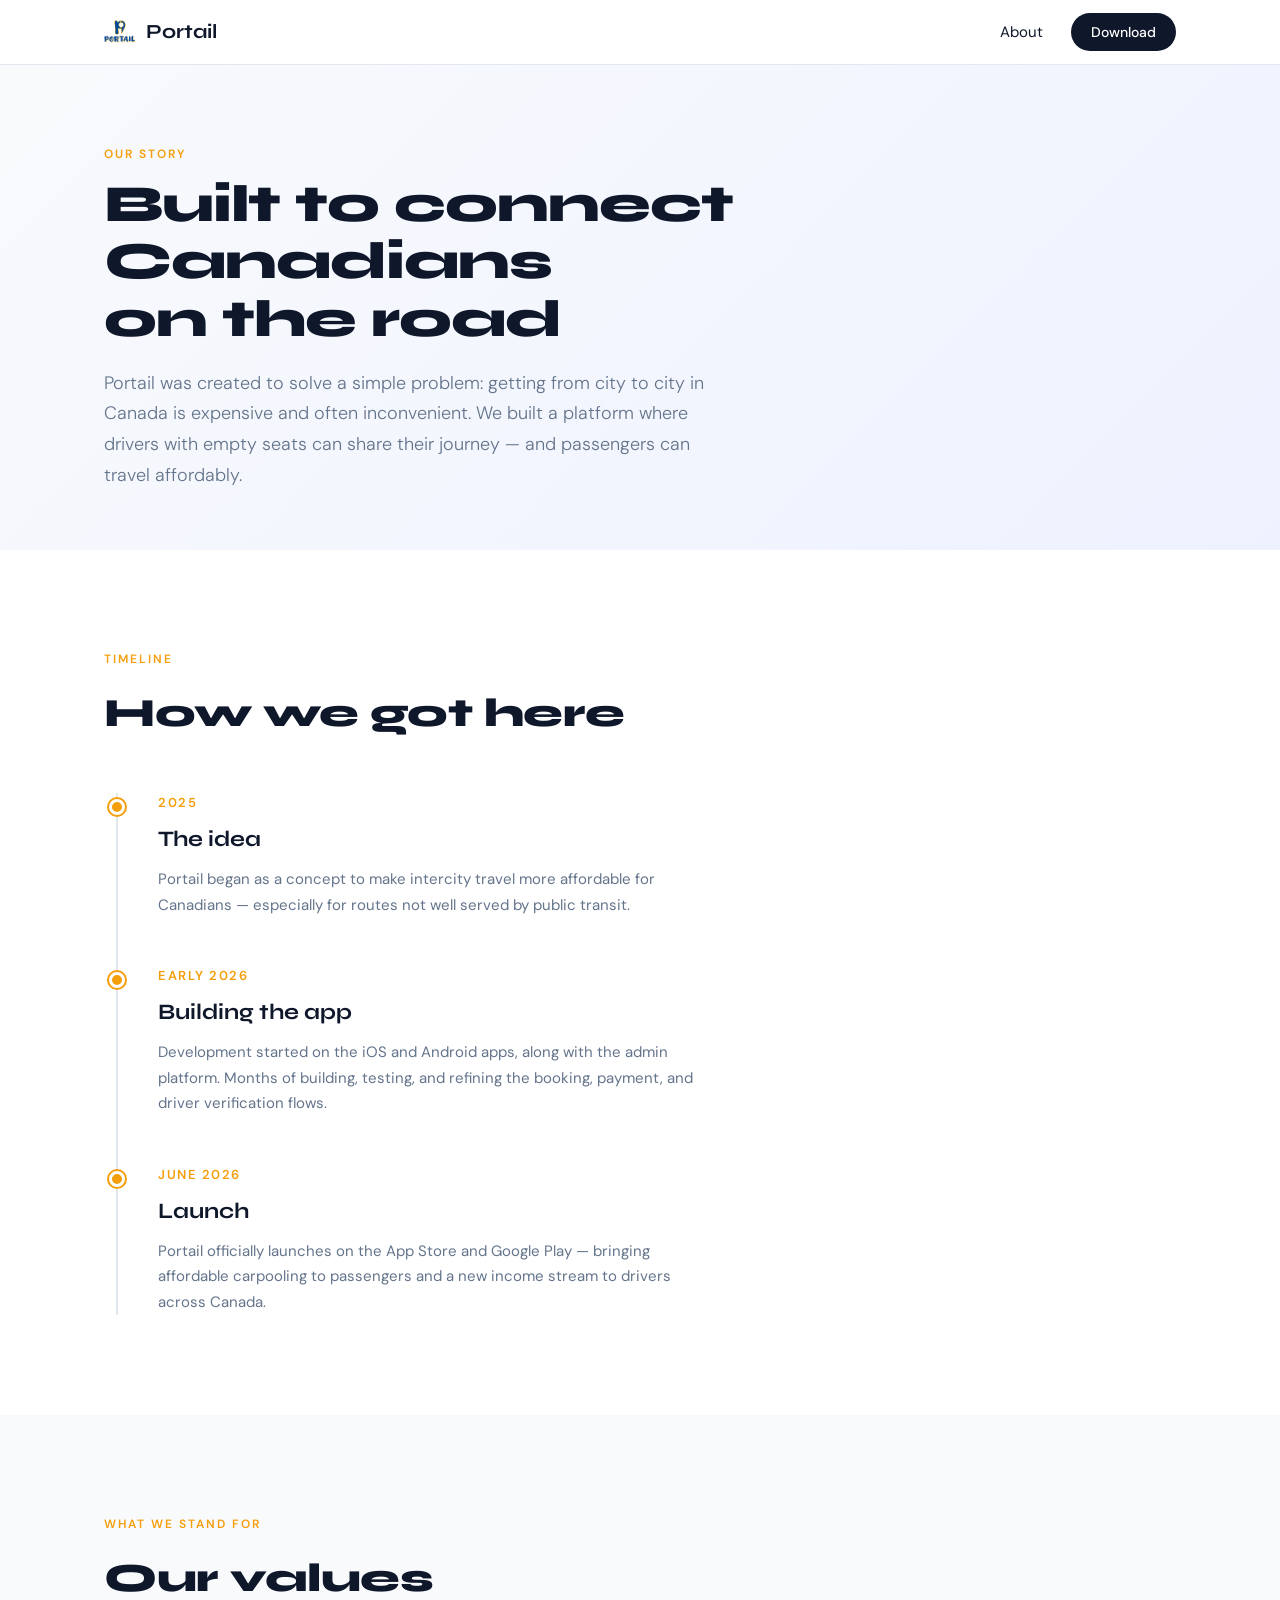
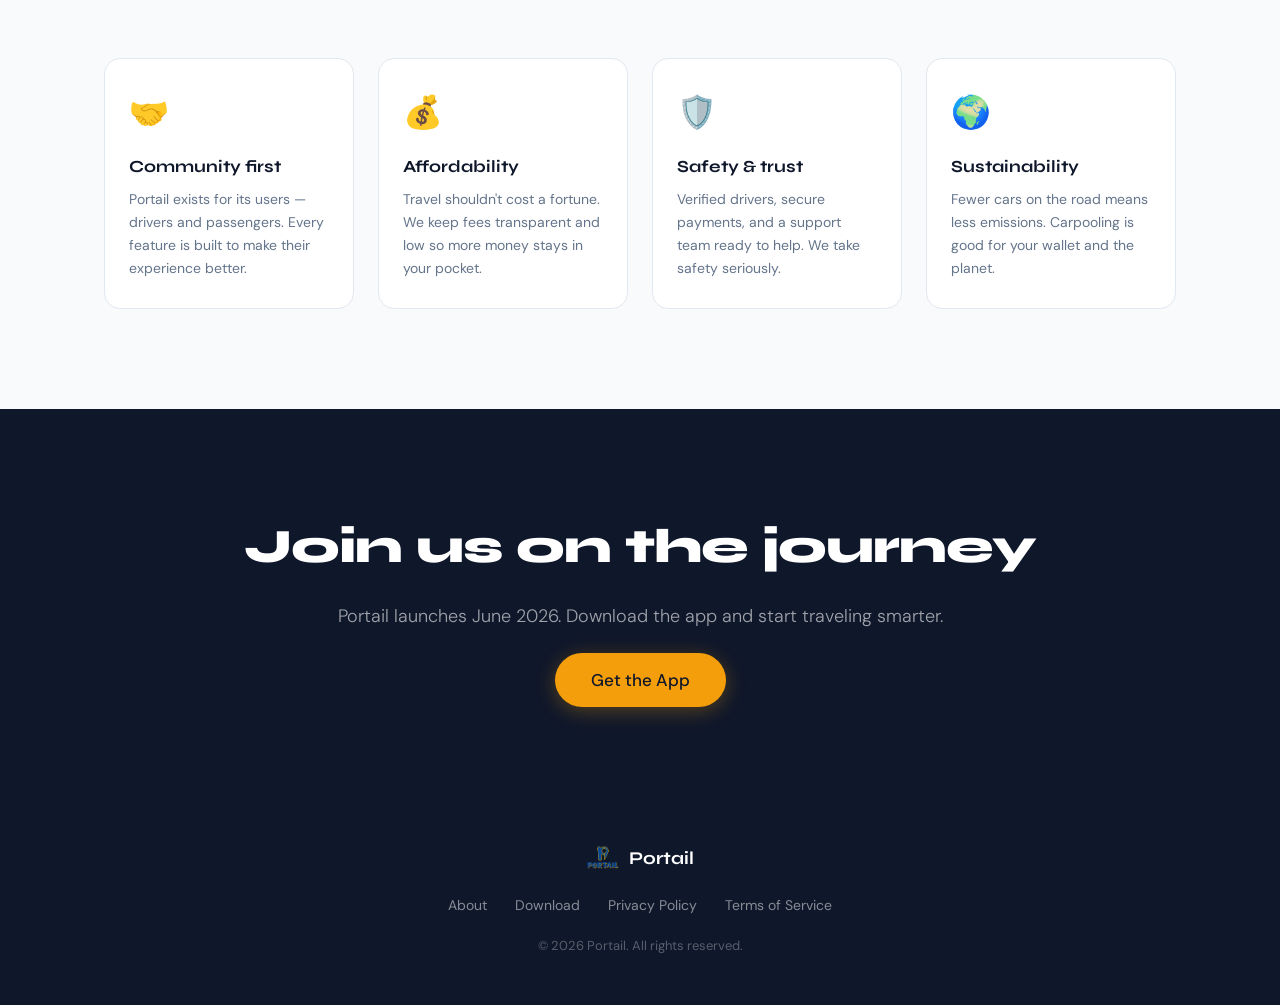
==== about.html @ 88700fae "Initial landing page" ====
<!DOCTYPE html>
<html lang="en">
<head>
  <meta charset="UTF-8" />
  <meta name="viewport" content="width=device-width, initial-scale=1.0" />
  <title>About — Portail</title>
  <meta name="description" content="Learn about Portail, the Canadian carpooling app built to make travel more affordable and connected." />
  <link rel="preconnect" href="https://fonts.googleapis.com" />
  <link rel="preconnect" href="https://fonts.gstatic.com" crossorigin />
  <link href="https://fonts.googleapis.com/css2?family=Syne:wght@400;600;700;800&family=DM+Sans:ital,opsz,wght@0,9..40,300;0,9..40,400;0,9..40,500;1,9..40,300&display=swap" rel="stylesheet" />
  <link rel="stylesheet" href="styles.css" />
</head>
<body>

  <nav class="nav">
    <div class="nav-inner">
      <a href="index.html" class="nav-logo">
        <img src="logo.png" alt="Portail" class="nav-logo-img" />
        <span>Portail</span>
      </a>
      <div class="nav-links">
        <a href="about.html" class="active">About</a>
        <a href="download.html" class="btn-nav">Download</a>
      </div>
    </div>
  </nav>

  <!-- ABOUT HERO -->
  <section class="page-hero">
    <div class="container">
      <div class="section-label">Our story</div>
      <h1>Built to connect Canadians<br />on the road</h1>
      <p class="page-hero-sub">Portail was created to solve a simple problem: getting from city to city in Canada is expensive and often inconvenient. We built a platform where drivers with empty seats can share their journey — and passengers can travel affordably.</p>
    </div>
  </section>

  <!-- TIMELINE -->
  <section class="timeline-section">
    <div class="container">
      <div class="section-label">Timeline</div>
      <h2>How we got here</h2>
      <div class="timeline">
        <div class="timeline-item">
          <div class="timeline-dot"></div>
          <div class="timeline-content">
            <div class="timeline-date">2025</div>
            <h3>The idea</h3>
            <p>Portail began as a concept to make intercity travel more affordable for Canadians — especially for routes not well served by public transit.</p>
          </div>
        </div>
        <div class="timeline-item">
          <div class="timeline-dot"></div>
          <div class="timeline-content">
            <div class="timeline-date">Early 2026</div>
            <h3>Building the app</h3>
            <p>Development started on the iOS and Android apps, along with the admin platform. Months of building, testing, and refining the booking, payment, and driver verification flows.</p>
          </div>
        </div>
        <div class="timeline-item">
          <div class="timeline-dot"></div>
          <div class="timeline-content">
            <div class="timeline-date">June 2026</div>
            <h3>Launch</h3>
            <p>Portail officially launches on the App Store and Google Play — bringing affordable carpooling to passengers and a new income stream to drivers across Canada.</p>
          </div>
        </div>
      </div>
    </div>
  </section>

  <!-- VALUES -->
  <section class="values-section">
    <div class="container">
      <div class="section-label">What we stand for</div>
      <h2>Our values</h2>
      <div class="values-grid">
        <div class="value-card">
          <div class="value-emoji">🤝</div>
          <h3>Community first</h3>
          <p>Portail exists for its users — drivers and passengers. Every feature is built to make their experience better.</p>
        </div>
        <div class="value-card">
          <div class="value-emoji">💰</div>
          <h3>Affordability</h3>
          <p>Travel shouldn't cost a fortune. We keep fees transparent and low so more money stays in your pocket.</p>
        </div>
        <div class="value-card">
          <div class="value-emoji">🛡️</div>
          <h3>Safety &amp; trust</h3>
          <p>Verified drivers, secure payments, and a support team ready to help. We take safety seriously.</p>
        </div>
        <div class="value-card">
          <div class="value-emoji">🌍</div>
          <h3>Sustainability</h3>
          <p>Fewer cars on the road means less emissions. Carpooling is good for your wallet and the planet.</p>
        </div>
      </div>
    </div>
  </section>

  <!-- CTA -->
  <section class="cta-section">
    <div class="container cta-inner">
      <h2>Join us on the journey</h2>
      <p>Portail launches June 2026. Download the app and start traveling smarter.</p>
      <a href="download.html" class="btn-primary btn-large">Get the App</a>
    </div>
  </section>

  <footer class="footer">
    <div class="container footer-inner">
      <div class="footer-logo">
        <img src="logo.png" alt="Portail" class="nav-logo-img" />
        <span>Portail</span>
      </div>
      <div class="footer-links">
        <a href="about.html">About</a>
        <a href="download.html">Download</a>
        <a href="https://grape-magnolia-440.notion.site/Portail-Privacy-Policy-3470fde5a15980a7932dcb710c781176" target="_blank">Privacy Policy</a>
        <a href="https://grape-magnolia-440.notion.site/Portail-Terms-of-Service-3470fde5a15980f983e7eccd2fd66af7" target="_blank">Terms of Service</a>
      </div>
      <p class="footer-copy">© 2026 Portail. All rights reserved.</p>
    </div>
  </footer>

</body>
</html>
---- styles.css ----
*, *::before, *::after { box-sizing: border-box; margin: 0; padding: 0; }

:root {
  --navy: #0f172a;
  --navy-light: #1e293b;
  --gold: #f59e0b;
  --gold-light: #fde68a;
  --white: #ffffff;
  --off-white: #f8fafc;
  --text: #0f172a;
  --text-muted: #64748b;
  --text-light: #94a3b8;
  --border: #e2e8f0;
  --radius: 16px;
  --radius-sm: 10px;
}

html { scroll-behavior: smooth; }

body {
  font-family: 'DM Sans', sans-serif;
  background: var(--white);
  color: var(--text);
  line-height: 1.6;
  overflow-x: hidden;
}

h1, h2, h3 { font-family: 'Syne', sans-serif; }

.container {
  max-width: 1120px;
  margin: 0 auto;
  padding: 0 24px;
}

/* NAV */
.nav {
  position: sticky;
  top: 0;
  z-index: 100;
  background: rgba(255,255,255,0.92);
  backdrop-filter: blur(12px);
  border-bottom: 1px solid var(--border);
}

.nav-inner {
  max-width: 1120px;
  margin: 0 auto;
  padding: 0 24px;
  height: 64px;
  display: flex;
  align-items: center;
  justify-content: space-between;
}

.nav-logo {
  display: flex;
  align-items: center;
  gap: 10px;
  text-decoration: none;
  font-family: 'Syne', sans-serif;
  font-weight: 700;
  font-size: 20px;
  color: var(--navy);
}

.nav-logo-img {
  width: 32px;
  height: 32px;
  object-fit: contain;
}

.nav-links {
  display: flex;
  align-items: center;
  gap: 28px;
}

.nav-links a {
  text-decoration: none;
  color: var(--text-muted);
  font-size: 15px;
  font-weight: 400;
  transition: color 0.2s;
}

.nav-links a:hover, .nav-links a.active { color: var(--navy); }

.btn-nav {
  background: var(--navy) !important;
  color: var(--white) !important;
  padding: 8px 20px;
  border-radius: 40px;
  font-weight: 500 !important;
  font-size: 14px !important;
  transition: opacity 0.2s !important;
}

.btn-nav:hover { opacity: 0.85 !important; }

/* HERO */
.hero {
  padding: 80px 0 60px;
  background: linear-gradient(135deg, #f8fafc 0%, #eef2ff 100%);
  overflow: hidden;
}

.hero-inner {
  max-width: 1120px;
  margin: 0 auto;
  padding: 0 24px;
  display: grid;
  grid-template-columns: 1fr 1fr;
  gap: 60px;
  align-items: center;
}

.hero-badge {
  display: inline-flex;
  align-items: center;
  gap: 6px;
  background: var(--white);
  border: 1px solid var(--border);
  padding: 6px 14px;
  border-radius: 40px;
  font-size: 13px;
  font-weight: 500;
  color: var(--text-muted);
  margin-bottom: 24px;
}

h1 {
  font-size: 58px;
  font-weight: 800;
  line-height: 1.08;
  letter-spacing: -1.5px;
  color: var(--navy);
  margin-bottom: 20px;
}

.accent { color: var(--gold); }

.hero-sub {
  font-size: 18px;
  color: var(--text-muted);
  line-height: 1.65;
  max-width: 460px;
  margin-bottom: 36px;
  font-weight: 300;
}

.hero-cta {
  display: flex;
  gap: 16px;
  align-items: center;
  margin-bottom: 40px;
}

.btn-primary {
  background: var(--navy);
  color: var(--white);
  padding: 14px 28px;
  border-radius: 40px;
  text-decoration: none;
  font-weight: 500;
  font-size: 16px;
  transition: transform 0.2s, box-shadow 0.2s;
  box-shadow: 0 4px 20px rgba(15,23,42,0.2);
}

.btn-primary:hover {
  transform: translateY(-2px);
  box-shadow: 0 8px 30px rgba(15,23,42,0.25);
}

.btn-primary.btn-large {
  padding: 16px 36px;
  font-size: 17px;
}

.btn-ghost {
  color: var(--navy);
  text-decoration: none;
  font-weight: 500;
  font-size: 15px;
  transition: opacity 0.2s;
}

.btn-ghost:hover { opacity: 0.6; }

.hero-badges {
  display: flex;
  flex-direction: column;
  gap: 10px;
}

.badge-item {
  display: flex;
  align-items: center;
  gap: 10px;
  font-size: 14px;
  color: var(--text-muted);
}

.badge-icon { font-size: 18px; }

/* PHONE MOCKUPS */
.hero-phones {
  position: relative;
  height: 560px;
  display: flex;
  align-items: center;
  justify-content: center;
}

.phone-wrap {
  position: absolute;
  background: var(--navy);
  border-radius: 40px;
  padding: 10px;
  box-shadow: 0 30px 80px rgba(15,23,42,0.25);
  overflow: hidden;
}

.phone-front {
  width: 240px;
  z-index: 2;
  left: 50%;
  transform: translateX(-50%);
  top: 20px;
}

.phone-back {
  width: 220px;
  z-index: 1;
  left: 55%;
  top: 60px;
  opacity: 0.75;
  transform: rotate(6deg);
}

.phone-screen {
  width: 100%;
  border-radius: 32px;
  display: block;
}

/* SECTION LABEL */
.section-label {
  font-size: 12px;
  font-weight: 600;
  text-transform: uppercase;
  letter-spacing: 2px;
  color: var(--gold);
  margin-bottom: 12px;
}

/* FEATURES */
.features {
  padding: 100px 0;
  background: var(--white);
}

.features h2 {
  font-size: 40px;
  font-weight: 800;
  color: var(--navy);
  margin-bottom: 48px;
  letter-spacing: -0.5px;
}

.features-grid {
  display: grid;
  grid-template-columns: repeat(4, 1fr);
  gap: 24px;
}

.feature-card {
  background: var(--off-white);
  border-radius: var(--radius);
  padding: 28px 24px;
  border: 1px solid var(--border);
}

.feature-num {
  font-family: 'Syne', sans-serif;
  font-size: 36px;
  font-weight: 800;
  color: var(--gold-light);
  margin-bottom: 12px;
  line-height: 1;
}

.feature-card h3 {
  font-size: 17px;
  font-weight: 700;
  color: var(--navy);
  margin-bottom: 10px;
}

.feature-card p {
  font-size: 14px;
  color: var(--text-muted);
  line-height: 1.65;
}

/* SCREENSHOTS */
.screenshots {
  padding: 100px 0;
  background: var(--navy);
}

.screenshots .section-label { color: var(--gold); }

.screenshots h2 {
  font-size: 40px;
  font-weight: 800;
  color: var(--white);
  margin-bottom: 48px;
  letter-spacing: -0.5px;
}

.screens-row {
  display: grid;
  grid-template-columns: repeat(4, 1fr);
  gap: 20px;
  align-items: end;
}

.screen-item {
  display: flex;
  flex-direction: column;
  align-items: center;
  gap: 14px;
}

.screen-item img {
  width: 100%;
  max-width: 200px;
  border-radius: 24px;
  box-shadow: 0 20px 50px rgba(0,0,0,0.4);
}

.screen-item p {
  font-size: 13px;
  color: rgba(255,255,255,0.5);
  text-align: center;
}

/* TRUST */
.trust {
  padding: 100px 0;
  background: var(--off-white);
  border-top: 1px solid var(--border);
}

.trust-grid {
  display: grid;
  grid-template-columns: repeat(4, 1fr);
  gap: 24px;
}

.trust-item {
  padding: 24px;
}

.trust-icon {
  font-size: 32px;
  margin-bottom: 14px;
}

.trust-item h3 {
  font-size: 17px;
  font-weight: 700;
  color: var(--navy);
  margin-bottom: 8px;
}

.trust-item p {
  font-size: 14px;
  color: var(--text-muted);
  line-height: 1.65;
}

/* CTA SECTION */
.cta-section {
  padding: 100px 0;
  background: var(--navy);
}

.cta-inner {
  text-align: center;
}

.cta-inner h2 {
  font-size: 48px;
  font-weight: 800;
  color: var(--white);
  letter-spacing: -1px;
  margin-bottom: 16px;
}

.cta-inner p {
  font-size: 18px;
  color: rgba(255,255,255,0.6);
  margin-bottom: 36px;
  font-weight: 300;
}

.cta-inner .btn-primary {
  background: var(--gold);
  color: var(--navy);
  box-shadow: 0 4px 20px rgba(245,158,11,0.3);
}

/* PAGE HERO */
.page-hero {
  padding: 80px 0 60px;
  background: linear-gradient(135deg, #f8fafc 0%, #eef2ff 100%);
}

.page-hero h1 {
  font-size: 52px;
  font-weight: 800;
  letter-spacing: -1px;
  color: var(--navy);
  margin-bottom: 20px;
  line-height: 1.1;
}

.page-hero-sub {
  font-size: 18px;
  color: var(--text-muted);
  max-width: 600px;
  line-height: 1.7;
  font-weight: 300;
}

/* TIMELINE */
.timeline-section {
  padding: 100px 0;
  background: var(--white);
}

.timeline-section h2 {
  font-size: 40px;
  font-weight: 800;
  color: var(--navy);
  margin-bottom: 48px;
  letter-spacing: -0.5px;
}

.timeline {
  display: flex;
  flex-direction: column;
  gap: 0;
  border-left: 2px solid var(--border);
  padding-left: 40px;
  margin-left: 12px;
}

.timeline-item {
  position: relative;
  padding-bottom: 48px;
}

.timeline-item:last-child { padding-bottom: 0; }

.timeline-dot {
  position: absolute;
  left: -49px;
  top: 6px;
  width: 16px;
  height: 16px;
  border-radius: 50%;
  background: var(--gold);
  border: 3px solid var(--white);
  box-shadow: 0 0 0 2px var(--gold);
}

.timeline-date {
  font-size: 13px;
  font-weight: 600;
  text-transform: uppercase;
  letter-spacing: 1.5px;
  color: var(--gold);
  margin-bottom: 8px;
}

.timeline-content h3 {
  font-size: 22px;
  font-weight: 700;
  color: var(--navy);
  margin-bottom: 10px;
}

.timeline-content p {
  font-size: 15px;
  color: var(--text-muted);
  max-width: 560px;
  line-height: 1.7;
}

/* VALUES */
.values-section {
  padding: 100px 0;
  background: var(--off-white);
}

.values-section h2 {
  font-size: 40px;
  font-weight: 800;
  color: var(--navy);
  margin-bottom: 48px;
  letter-spacing: -0.5px;
}

.values-grid {
  display: grid;
  grid-template-columns: repeat(4, 1fr);
  gap: 24px;
}

.value-card {
  background: var(--white);
  border: 1px solid var(--border);
  border-radius: var(--radius);
  padding: 28px 24px;
}

.value-emoji { font-size: 32px; margin-bottom: 14px; }

.value-card h3 {
  font-size: 17px;
  font-weight: 700;
  color: var(--navy);
  margin-bottom: 8px;
}

.value-card p {
  font-size: 14px;
  color: var(--text-muted);
  line-height: 1.65;
}

/* DOWNLOAD PAGE */
.download-hero {
  padding: 80px 0;
  background: linear-gradient(135deg, #f8fafc 0%, #eef2ff 100%);
  min-height: calc(100vh - 64px);
  display: flex;
  align-items: center;
}

.download-inner {
  display: grid;
  grid-template-columns: 1fr 1fr;
  gap: 60px;
  align-items: center;
}

.download-text h1 {
  font-size: 52px;
  font-weight: 800;
  letter-spacing: -1px;
  color: var(--navy);
  margin-bottom: 20px;
  line-height: 1.1;
}

.download-text > p {
  font-size: 17px;
  color: var(--text-muted);
  line-height: 1.7;
  margin-bottom: 36px;
  font-weight: 300;
}

.store-buttons {
  display: flex;
  flex-direction: column;
  gap: 14px;
  margin-bottom: 16px;
}

.store-btn {
  display: flex;
  align-items: center;
  gap: 16px;
  background: var(--navy);
  color: var(--white);
  text-decoration: none;
  padding: 14px 22px;
  border-radius: var(--radius);
  max-width: 260px;
  transition: transform 0.2s, opacity 0.2s;
  opacity: 0.5;
  cursor: default;
}

.store-icon { display: flex; align-items: center; }

.store-text {
  display: flex;
  flex-direction: column;
}

.store-sub {
  font-size: 11px;
  opacity: 0.7;
  font-weight: 300;
}

.store-name {
  font-family: 'Syne', sans-serif;
  font-size: 18px;
  font-weight: 700;
}

.coming-soon-note {
  font-size: 13px;
  color: var(--text-light);
  margin-bottom: 28px;
}

.download-features {
  display: flex;
  flex-direction: column;
  gap: 10px;
}

.dl-feature {
  display: flex;
  align-items: center;
  gap: 10px;
  font-size: 15px;
  color: var(--text-muted);
}

.dl-feature span {
  color: #22c55e;
  font-weight: 700;
}

.download-phone {
  display: flex;
  justify-content: center;
  align-items: center;
}

.dl-phone-img {
  width: 280px;
  border-radius: 36px;
  box-shadow: 0 30px 80px rgba(15,23,42,0.2);
}

/* REQUIREMENTS */
.requirements {
  padding: 80px 0;
  background: var(--white);
  border-top: 1px solid var(--border);
}

.requirements h2 {
  font-size: 32px;
  font-weight: 800;
  color: var(--navy);
  margin-bottom: 36px;
  letter-spacing: -0.5px;
}

.req-grid {
  display: grid;
  grid-template-columns: repeat(2, 1fr);
  gap: 20px;
  max-width: 560px;
}

.req-card {
  background: var(--off-white);
  border: 1px solid var(--border);
  border-radius: var(--radius);
  padding: 24px;
}

.req-icon { font-size: 28px; margin-bottom: 12px; }

.req-card h3 {
  font-size: 17px;
  font-weight: 700;
  color: var(--navy);
  margin-bottom: 8px;
}

.req-card p {
  font-size: 14px;
  color: var(--text-muted);
  line-height: 1.8;
}

/* FOOTER */
.footer {
  background: var(--navy);
  padding: 48px 0;
}

.footer-inner {
  display: flex;
  flex-direction: column;
  align-items: center;
  gap: 20px;
}

.footer-logo {
  display: flex;
  align-items: center;
  gap: 10px;
  font-family: 'Syne', sans-serif;
  font-weight: 700;
  font-size: 18px;
  color: var(--white);
}

.footer-links {
  display: flex;
  gap: 28px;
}

.footer-links a {
  text-decoration: none;
  color: rgba(255,255,255,0.5);
  font-size: 14px;
  transition: color 0.2s;
}

.footer-links a:hover { color: var(--white); }

.footer-copy {
  font-size: 13px;
  color: rgba(255,255,255,0.3);
}

/* RESPONSIVE */
@media (max-width: 900px) {
  h1 { font-size: 40px; }
  .hero-inner { grid-template-columns: 1fr; }
  .hero-phones { display: none; }
  .features-grid { grid-template-columns: repeat(2, 1fr); }
  .trust-grid { grid-template-columns: repeat(2, 1fr); }
  .values-grid { grid-template-columns: repeat(2, 1fr); }
  .screens-row { grid-template-columns: repeat(2, 1fr); }
  .download-inner { grid-template-columns: 1fr; }
  .download-phone { display: none; }
  .page-hero h1 { font-size: 38px; }
}

@media (max-width: 560px) {
  h1 { font-size: 34px; }
  .features-grid { grid-template-columns: 1fr; }
  .trust-grid { grid-template-columns: 1fr; }
  .values-grid { grid-template-columns: 1fr; }
  .screens-row { grid-template-columns: repeat(2, 1fr); }
  .cta-inner h2 { font-size: 34px; }
  .footer-links { flex-wrap: wrap; justify-content: center; gap: 16px; }
  .hero-cta { flex-direction: column; align-items: flex-start; }
}
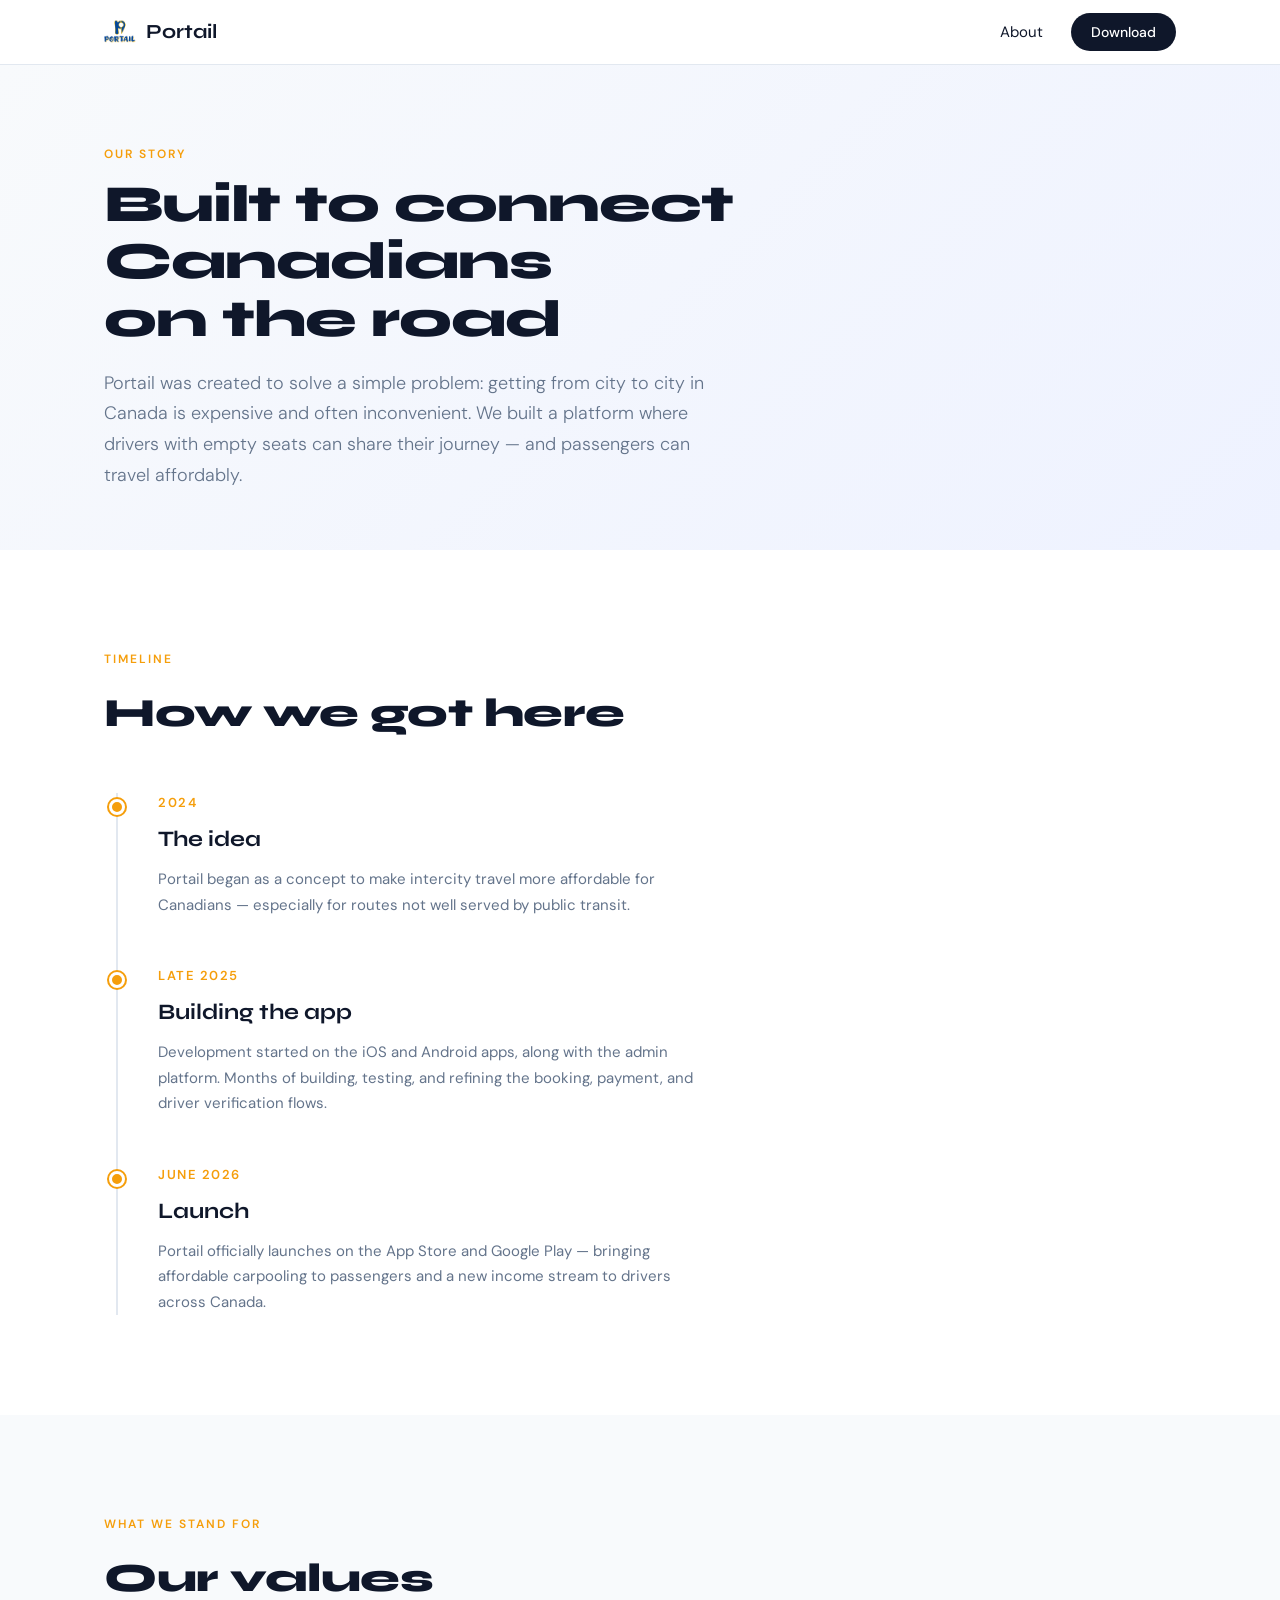
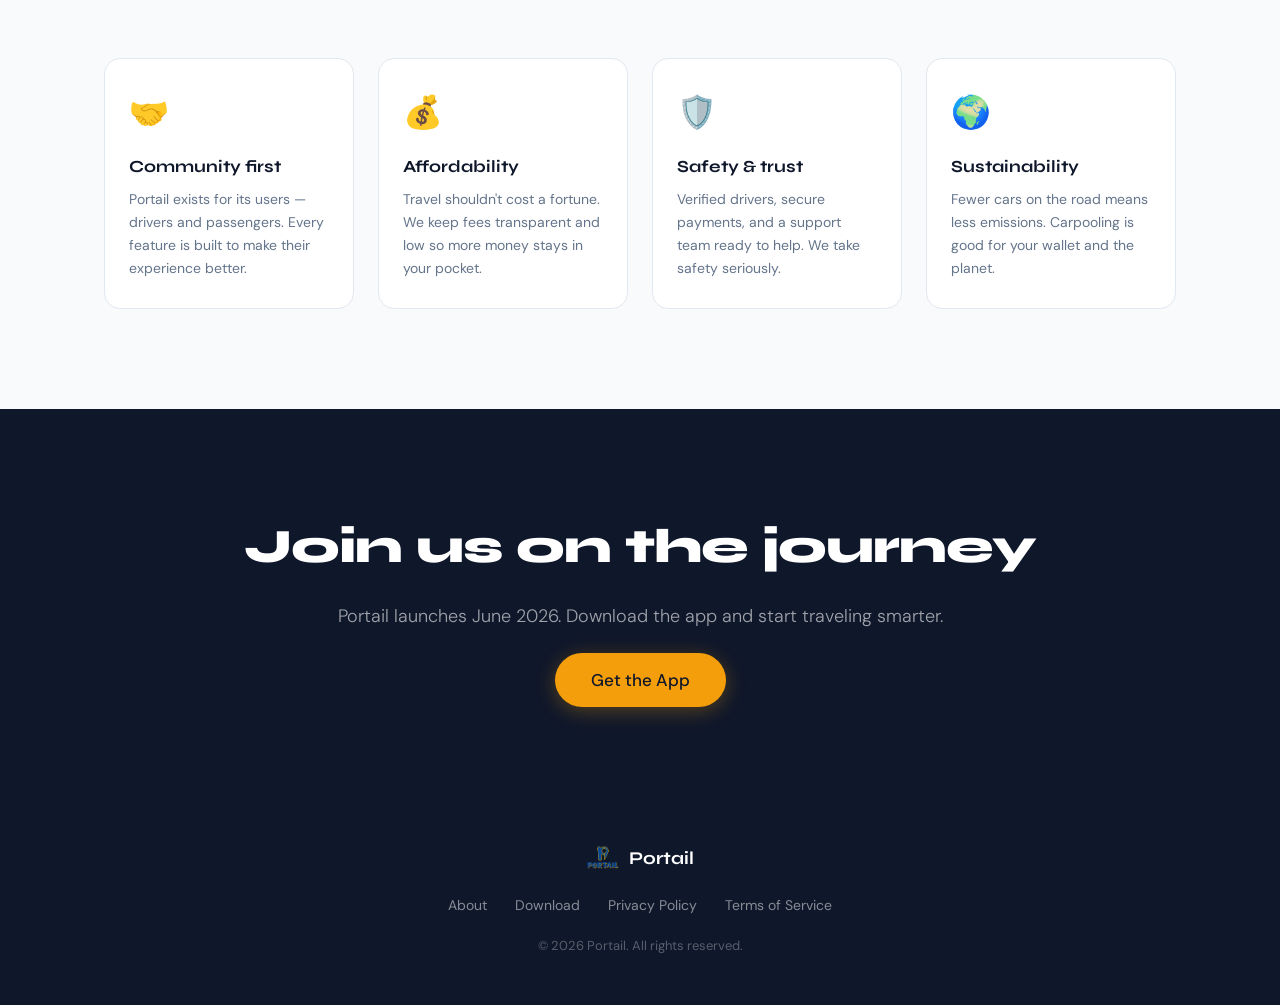
==== commit 92b589b8: "update" ====
--- a/about.html
+++ b/about.html
@@ -43,7 +43,7 @@
         <div class="timeline-item">
           <div class="timeline-dot"></div>
           <div class="timeline-content">
-            <div class="timeline-date">2025</div>
+            <div class="timeline-date">2024</div>
             <h3>The idea</h3>
             <p>Portail began as a concept to make intercity travel more affordable for Canadians — especially for routes not well served by public transit.</p>
           </div>
@@ -51,7 +51,7 @@
         <div class="timeline-item">
           <div class="timeline-dot"></div>
           <div class="timeline-content">
-            <div class="timeline-date">Early 2026</div>
+            <div class="timeline-date">Late 2025</div>
             <h3>Building the app</h3>
             <p>Development started on the iOS and Android apps, along with the admin platform. Months of building, testing, and refining the booking, payment, and driver verification flows.</p>
           </div>
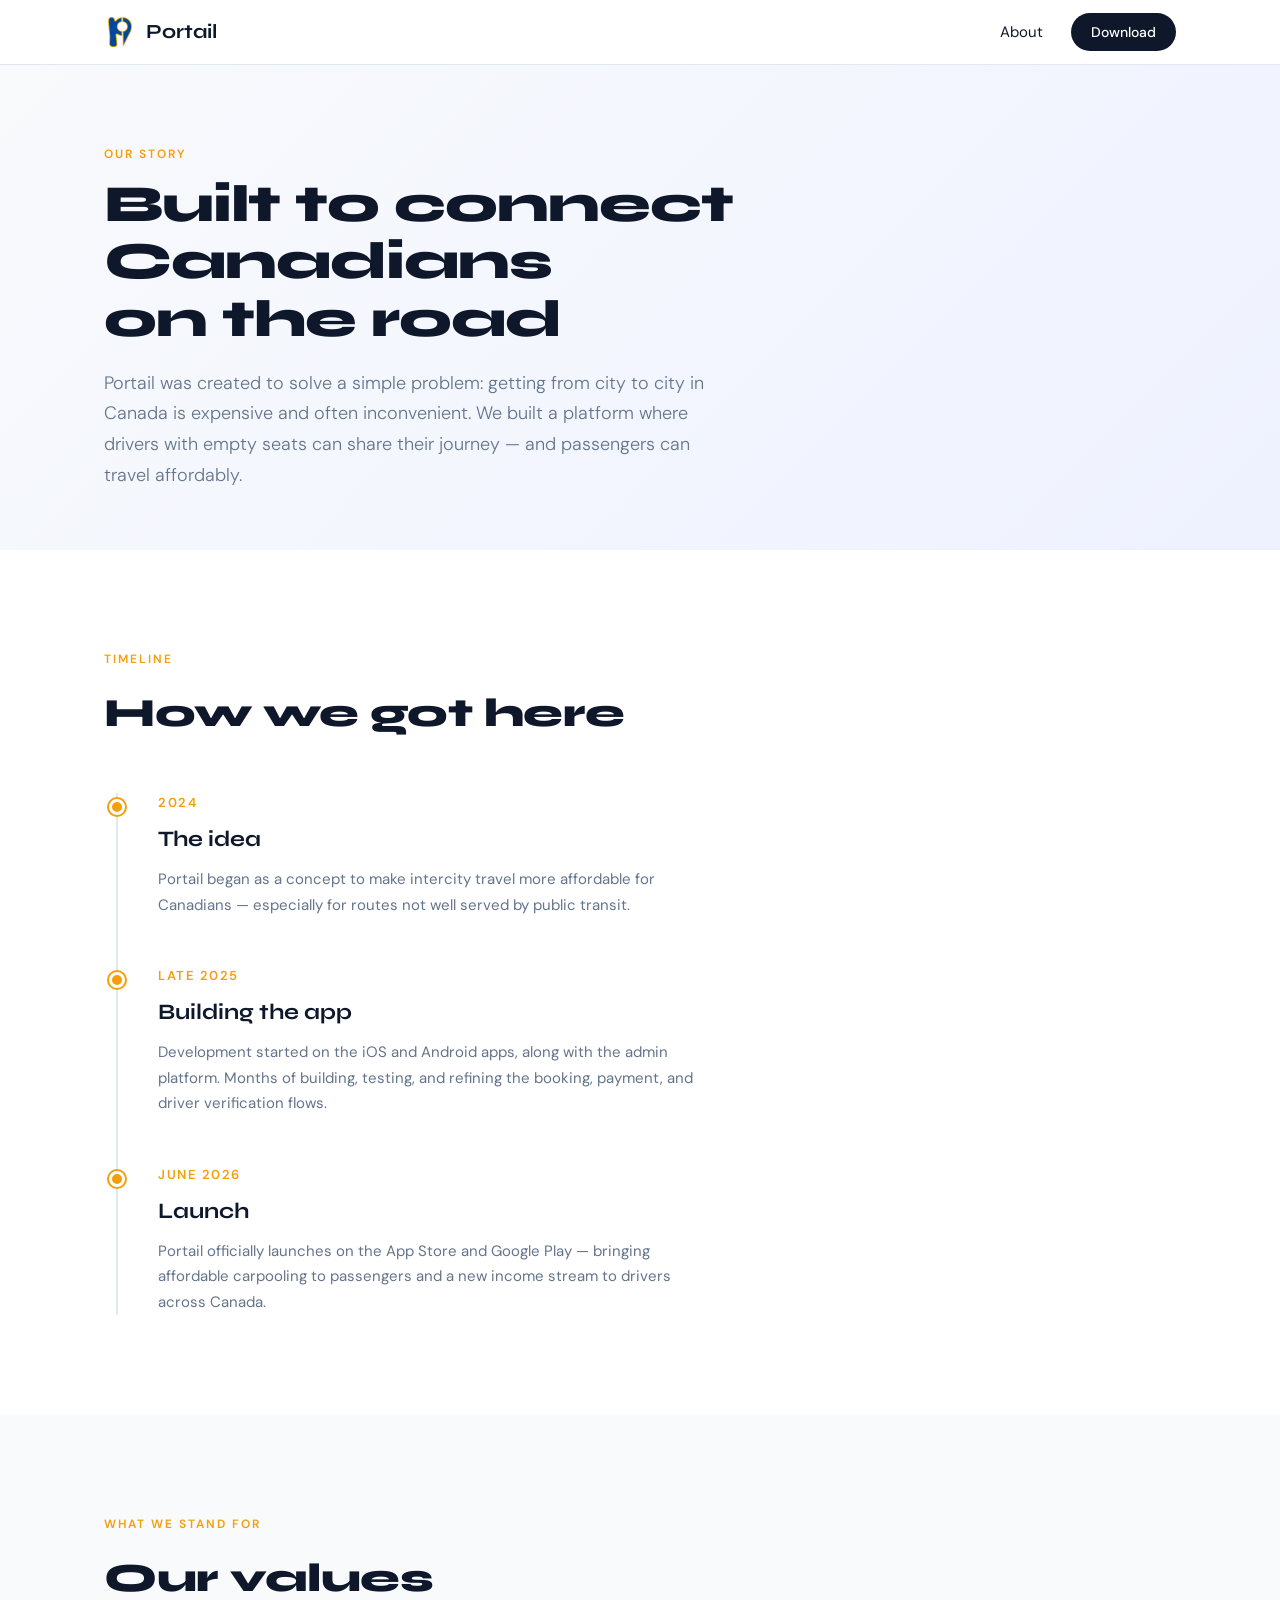
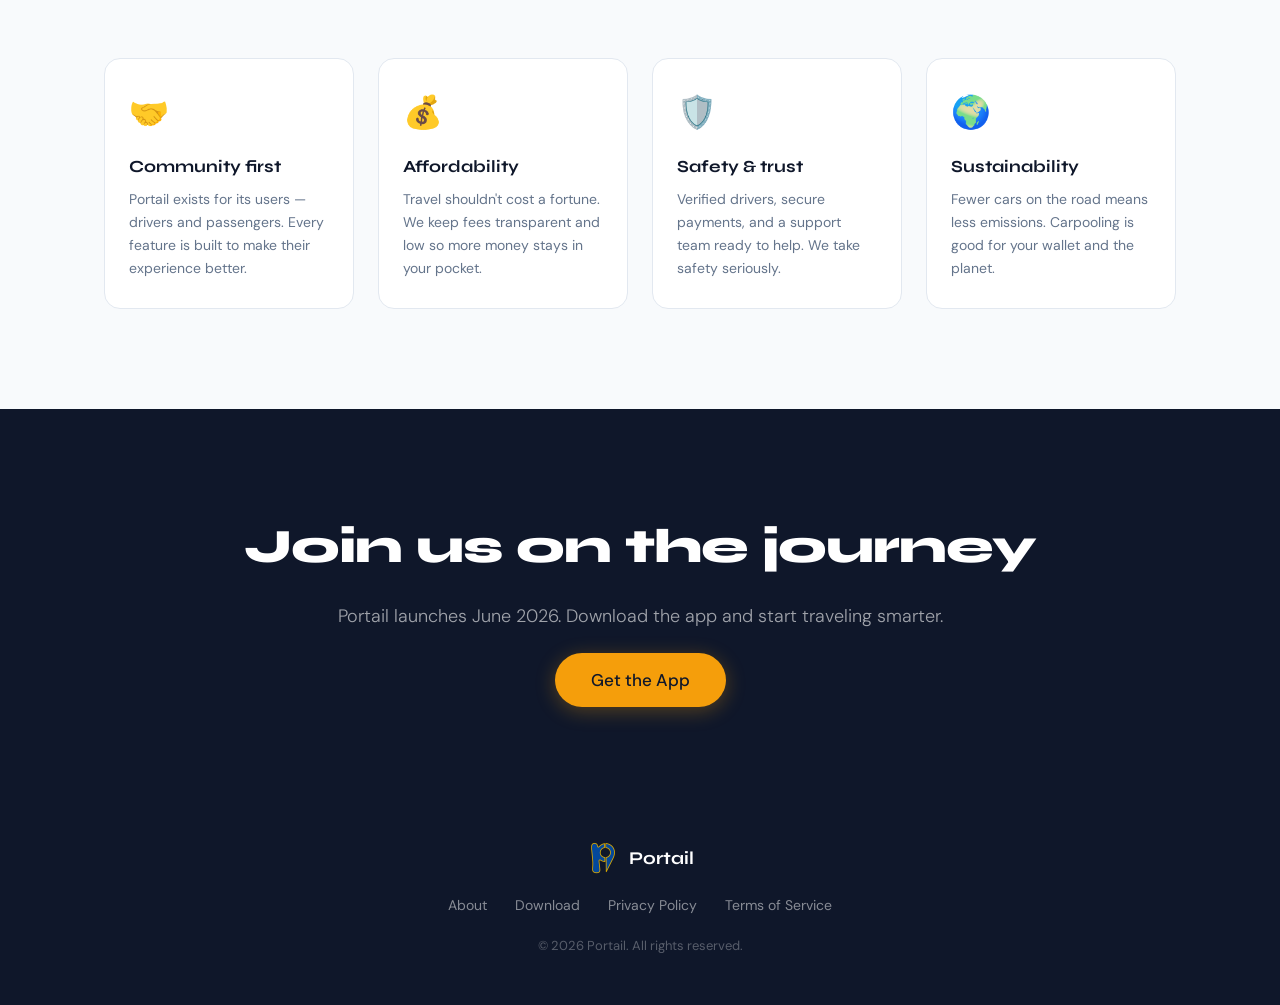
==== commit d5fbe285: "update" ====
--- a/about.html
+++ b/about.html
@@ -5,6 +5,7 @@
   <meta name="viewport" content="width=device-width, initial-scale=1.0" />
   <title>About — Portail</title>
   <meta name="description" content="Learn about Portail, the Canadian carpooling app built to make travel more affordable and connected." />
+  <link rel="icon" type="image/png" href="/favicon.png" />
   <link rel="preconnect" href="https://fonts.googleapis.com" />
   <link rel="preconnect" href="https://fonts.gstatic.com" crossorigin />
   <link href="https://fonts.googleapis.com/css2?family=Syne:wght@400;600;700;800&family=DM+Sans:ital,opsz,wght@0,9..40,300;0,9..40,400;0,9..40,500;1,9..40,300&display=swap" rel="stylesheet" />
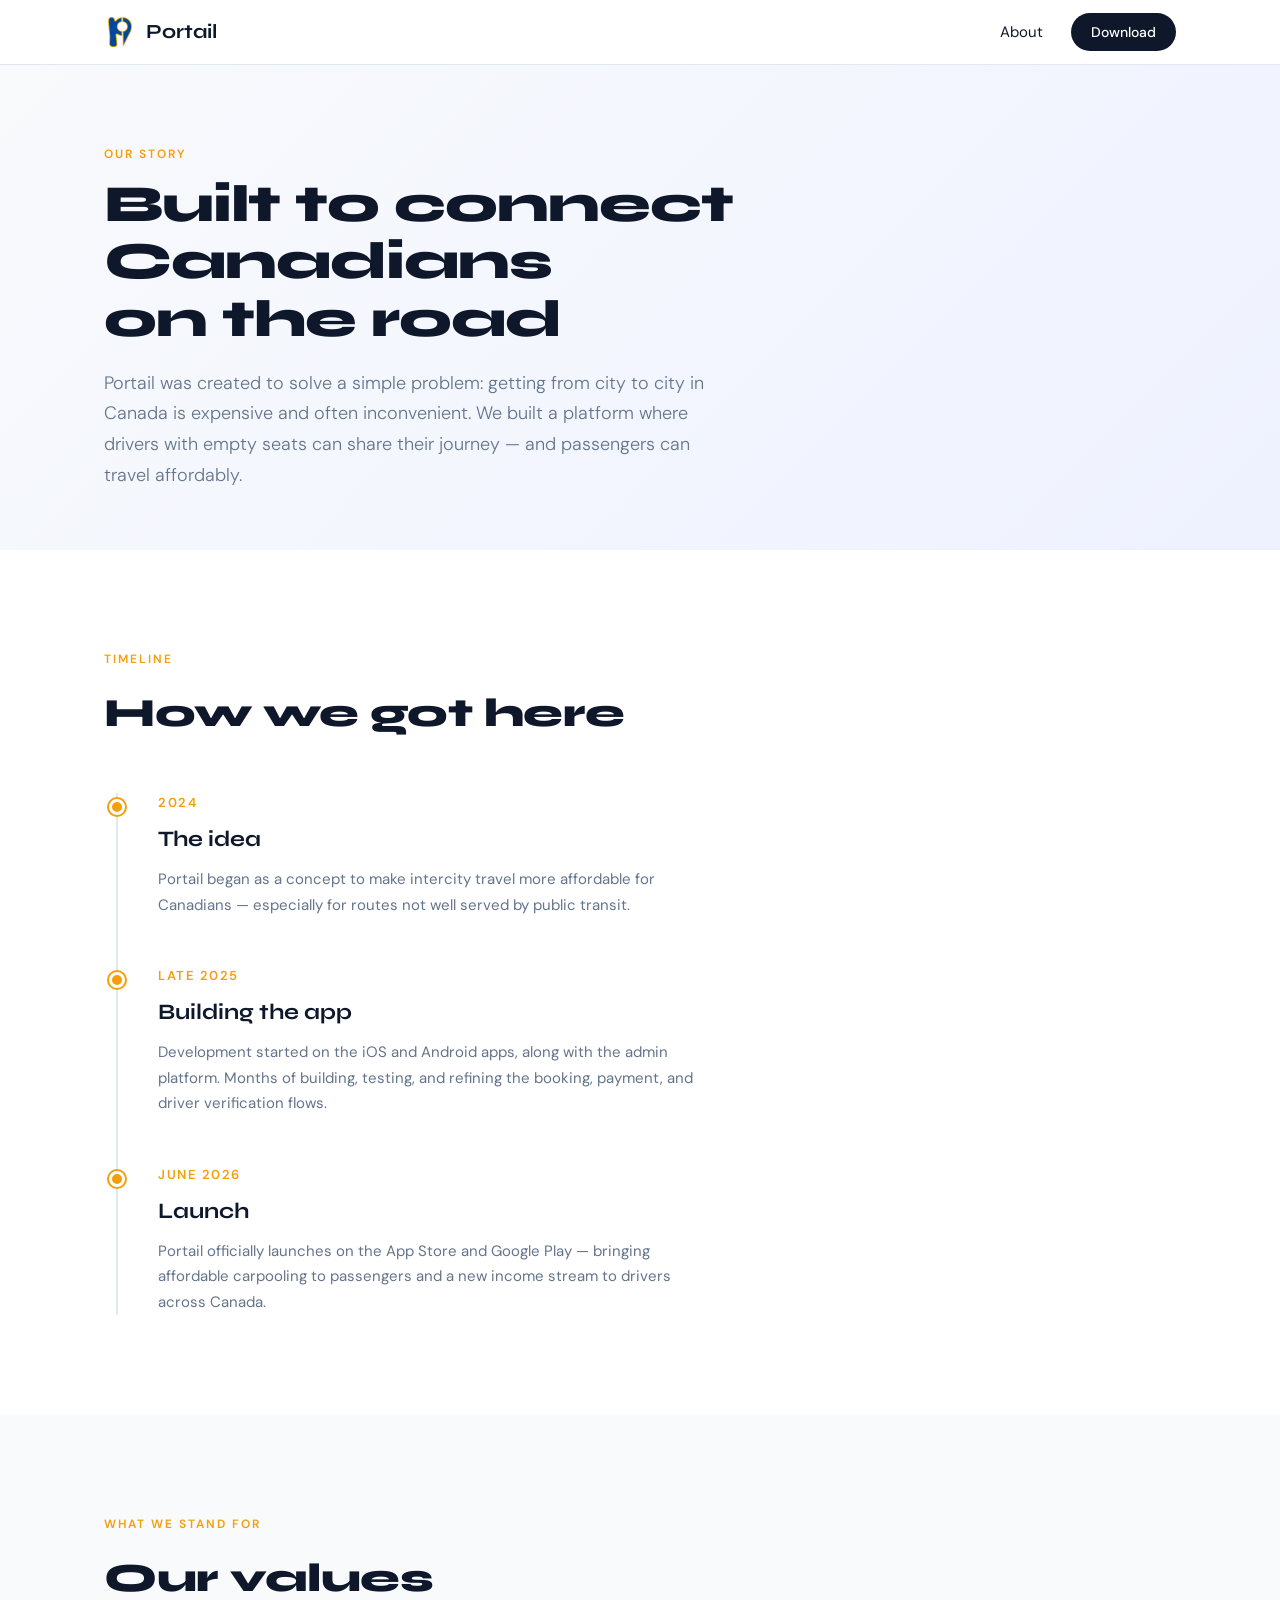
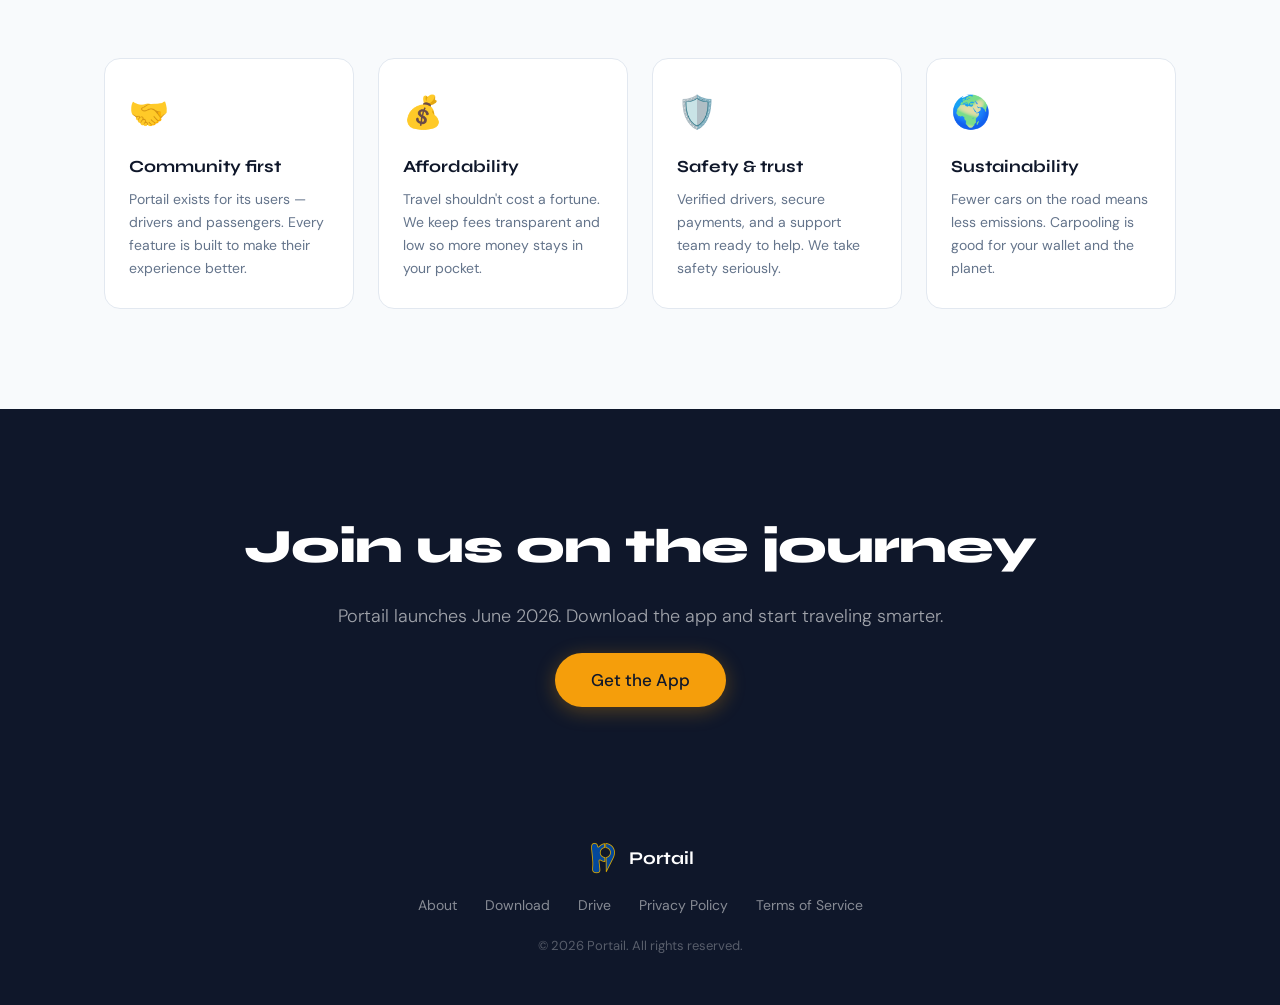
==== commit 311a6665: "Add drivers, privacy, and terms pages" ====
--- a/about.html
+++ b/about.html
@@ -1,6 +1,15 @@
 <!DOCTYPE html>
 <html lang="en">
 <head>
+  <!-- Google tag (gtag.js) -->
+<script async src="https://www.googletagmanager.com/gtag/js?id=G-FDJCVKMTHC"></script>
+<script>
+  window.dataLayer = window.dataLayer || [];
+  function gtag(){dataLayer.push(arguments);}
+  gtag('js', new Date());
+
+  gtag('config', 'G-FDJCVKMTHC');
+</script>
   <meta charset="UTF-8" />
   <meta name="viewport" content="width=device-width, initial-scale=1.0" />
   <title>About — Portail</title>
@@ -117,8 +126,9 @@
       <div class="footer-links">
         <a href="about.html">About</a>
         <a href="download.html">Download</a>
-        <a href="https://grape-magnolia-440.notion.site/Portail-Privacy-Policy-3470fde5a15980a7932dcb710c781176" target="_blank">Privacy Policy</a>
-        <a href="https://grape-magnolia-440.notion.site/Portail-Terms-of-Service-3470fde5a15980f983e7eccd2fd66af7" target="_blank">Terms of Service</a>
+        <a href="drivers.html">Drive</a>
+        <a href="privacy.html">Privacy Policy</a>
+        <a href="terms.html">Terms of Service</a>
       </div>
       <p class="footer-copy">© 2026 Portail. All rights reserved.</p>
     </div>
--- a/styles.css
+++ b/styles.css
@@ -764,3 +764,221 @@
   .footer-links { flex-wrap: wrap; justify-content: center; gap: 16px; }
   .hero-cta { flex-direction: column; align-items: flex-start; }
 }
+
+/* DRIVER PAGE */
+.driver-hero {
+  padding: 80px 0 60px;
+  background: linear-gradient(135deg, #f8fafc 0%, #eef2ff 100%);
+}
+
+.driver-hero h1 {
+  font-size: 58px;
+  font-weight: 800;
+  letter-spacing: -1.5px;
+  color: var(--navy);
+  margin-bottom: 20px;
+  line-height: 1.08;
+}
+
+.driver-hero .hero-sub {
+  max-width: 580px;
+  margin-bottom: 36px;
+}
+
+.cities-section {
+  padding: 100px 0;
+  background: var(--white);
+}
+
+.cities-section h2 {
+  font-size: 40px;
+  font-weight: 800;
+  color: var(--navy);
+  margin-bottom: 48px;
+  letter-spacing: -0.5px;
+}
+
+.cities-grid {
+  display: grid;
+  grid-template-columns: repeat(3, 1fr);
+  gap: 24px;
+}
+
+.city-card {
+  background: var(--off-white);
+  border: 1px solid var(--border);
+  border-radius: var(--radius);
+  padding: 32px 28px;
+}
+
+.city-emoji { font-size: 36px; margin-bottom: 16px; }
+
+.city-card h3 {
+  font-size: 22px;
+  font-weight: 700;
+  color: var(--navy);
+  margin-bottom: 12px;
+}
+
+.city-card p {
+  font-size: 15px;
+  color: var(--text-muted);
+  line-height: 1.7;
+}
+
+.driver-benefits {
+  padding: 100px 0;
+  background: var(--navy);
+}
+
+.driver-benefits .section-label { color: var(--gold); }
+
+.driver-benefits h2 {
+  font-size: 40px;
+  font-weight: 800;
+  color: var(--white);
+  margin-bottom: 48px;
+  letter-spacing: -0.5px;
+}
+
+.benefits-list {
+  display: grid;
+  grid-template-columns: repeat(2, 1fr);
+  gap: 32px 48px;
+}
+
+.benefit-item {
+  display: flex;
+  gap: 20px;
+  align-items: flex-start;
+}
+
+.benefit-icon { font-size: 28px; flex-shrink: 0; margin-top: 2px; }
+
+.benefit-text h3 {
+  font-size: 18px;
+  font-weight: 700;
+  color: var(--white);
+  margin-bottom: 8px;
+}
+
+.benefit-text p {
+  font-size: 14px;
+  color: rgba(255,255,255,0.6);
+  line-height: 1.7;
+}
+
+.driver-how {
+  padding: 100px 0;
+  background: var(--off-white);
+}
+
+.driver-how h2 {
+  font-size: 40px;
+  font-weight: 800;
+  color: var(--navy);
+  margin-bottom: 48px;
+  letter-spacing: -0.5px;
+}
+
+.steps-grid {
+  display: grid;
+  grid-template-columns: repeat(4, 1fr);
+  gap: 24px;
+}
+
+.step-card {
+  background: var(--white);
+  border: 1px solid var(--border);
+  border-radius: var(--radius);
+  padding: 28px 24px;
+}
+
+.step-num {
+  font-family: 'Syne', sans-serif;
+  font-size: 40px;
+  font-weight: 800;
+  color: var(--gold-light);
+  line-height: 1;
+  margin-bottom: 14px;
+}
+
+.step-card h3 {
+  font-size: 16px;
+  font-weight: 700;
+  color: var(--navy);
+  margin-bottom: 10px;
+}
+
+.step-card p {
+  font-size: 14px;
+  color: var(--text-muted);
+  line-height: 1.65;
+}
+
+/* LEGAL PAGES */
+.legal-page {
+  padding: 80px 0 100px;
+}
+
+.legal-inner {
+  max-width: 760px;
+}
+
+.legal-inner h1 {
+  font-size: 48px;
+  font-weight: 800;
+  color: var(--navy);
+  letter-spacing: -1px;
+  margin-bottom: 8px;
+}
+
+.legal-updated {
+  font-size: 14px;
+  color: var(--text-light);
+  margin-bottom: 48px;
+}
+
+.legal-content {
+  display: flex;
+  flex-direction: column;
+  gap: 40px;
+}
+
+.legal-section h2 {
+  font-size: 22px;
+  font-weight: 700;
+  color: var(--navy);
+  margin-bottom: 12px;
+  padding-bottom: 10px;
+  border-bottom: 1px solid var(--border);
+}
+
+.legal-section p, .legal-section ul, .legal-section ol {
+  font-size: 15px;
+  color: var(--text-muted);
+  line-height: 1.8;
+  margin-bottom: 12px;
+}
+
+.legal-section ul, .legal-section ol {
+  padding-left: 20px;
+}
+
+.legal-section li {
+  margin-bottom: 6px;
+}
+
+@media (max-width: 900px) {
+  .cities-grid { grid-template-columns: 1fr; }
+  .benefits-list { grid-template-columns: 1fr; }
+  .steps-grid { grid-template-columns: repeat(2, 1fr); }
+  .driver-hero h1 { font-size: 40px; }
+}
+
+@media (max-width: 560px) {
+  .steps-grid { grid-template-columns: 1fr; }
+}
+
+.legal-section a { color: var(--navy); font-weight: 500; }
+.legal-section a:hover { opacity: 0.7; }
